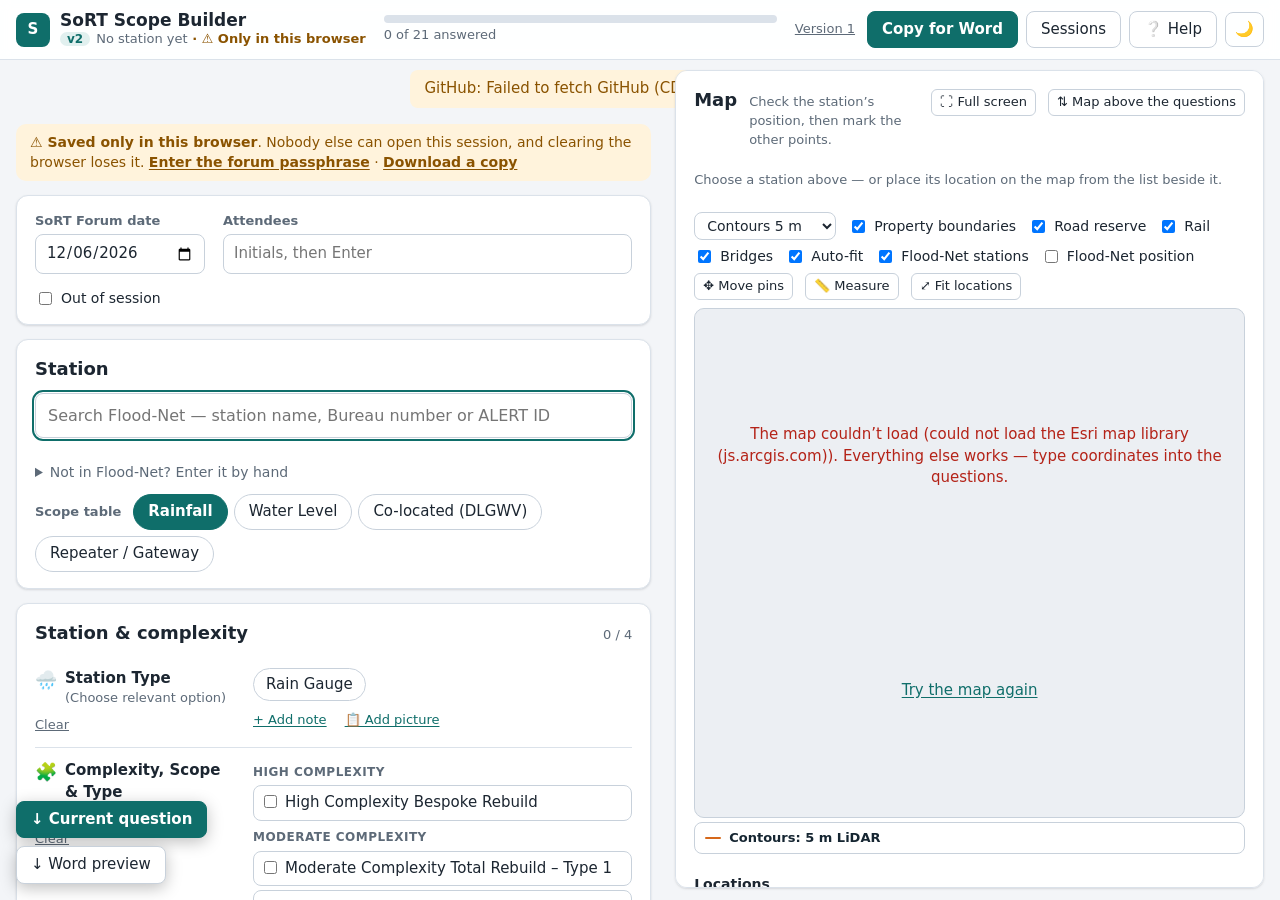
==== v2/index.html @ df4a1bf5 "v2: lot numbers on the property boundaries Each lot shows 'Lot 4 / RP102393' once the map is zoomed " ====
<!doctype html>
<html lang="en">
<head>
<meta charset="utf-8">
<meta name="viewport" content="width=device-width, initial-scale=1">
<title>SoRT Scope Builder</title>
<meta name="description" content="Build SoRT Forum scope tables for the FWIN assessment reports.">
<link rel="icon" type="image/svg+xml" href="data:image/svg+xml,%3Csvg%20xmlns='http://www.w3.org/2000/svg'%20viewBox='0%200%2064%2064'%3E%3Crect%20width='64'%20height='64'%20rx='8'%20fill='%230f6e6a'/%3E%3Ctext%20x='50%25'%20y='50%25'%20font-size='36'%20font-weight='700'%20text-anchor='middle'%20dominant-baseline='central'%20fill='%23ffffff'%20font-family='Segoe%20UI,Arial,sans-serif'%3ES%3C/text%3E%3C/svg%3E">
<script>
  /* Theme before first paint (the key is shared with v1, so a choice follows you). */
  (function () {
    try {
      var saved = localStorage.getItem('sort.theme');
      var dark = saved ? saved === 'dark' : (window.matchMedia && window.matchMedia('(prefers-color-scheme: dark)').matches);
      document.documentElement.setAttribute('data-theme', dark ? 'dark' : 'light');
    } catch (e) { document.documentElement.setAttribute('data-theme', 'light'); }
  })();
</script>
<!-- Every script and the stylesheet carry ?v=<stamp>; bump it (all of them at
     once) on any change, or browsers keep the old copy for up to 10 minutes. -->
<link rel="stylesheet" href="app.css?v=20261116b">
</head>
<body>
<header class="top">
  <div class="top-row">
    <div class="brand">
      <span class="logo" aria-hidden="true">S</span>
      <div>
        <h1>SoRT Scope Builder</h1>
        <div class="sub"><span class="beta" title="Version 2 — the Scope Builder since 3 Nov 2026. Version 1 is kept as it was (Version 1, top right).">v2</span><span id="stationChip">No station yet</span><span id="shareChip" class="share-chip"></span></div>
      </div>
    </div>
    <div class="top-progress" aria-live="polite">
      <div class="bar"><div id="progressFill"></div></div>
      <div id="progressText" class="muted"></div>
    </div>
    <div class="top-acts">
      <a class="v1-link" id="v1Link" href="../v1/" title="The old Scope Builder (version 1), kept as it was — anything saved there is still there">Version 1</a>
      <button type="button" class="btn btn-primary copy-btn" title="Copy the scope table, map and Property Services table, ready to paste into the report">Copy for Word</button>
      <button type="button" class="btn" id="sessionsBtn" title="Sessions Management — the sessions in this browser and saved to the forum: open, start new, delete">Sessions</button>
      <button type="button" class="btn" id="helpBtn" aria-haspopup="dialog" aria-label="Help" title="How to use this page: starting a new session, the basics, and the things that catch people out">❔<span class="btn-word"> Help</span></button>
      <button type="button" class="icon-btn" id="themeBtn" aria-label="Toggle dark mode">🌙</button>
    </div>
  </div>
</header>
<div id="banner" class="banner" role="status" hidden></div>

<main class="wrap">
  <div id="saveBar" class="save-bar" role="status" hidden></div>
  <div id="bootMsg" class="card">Loading the questions…</div>
  <section class="card" id="forum" aria-label="Forum"></section>
  <section class="card" id="station" aria-label="Station"></section>
  <section class="card" id="map-card" aria-label="Map">
    <header class="sec-head"><h2>Map</h2><span class="hint" id="mapHint">Check the station’s position, then mark the other points.</span>
      <button type="button" class="btn-mini full-btn" id="fullBtn" aria-pressed="false" title="Give the map the whole window — more room for placing pins and drawing lines">⛶ Full screen</button>
      <button type="button" class="btn-mini layout-btn" id="layoutBtn" aria-pressed="true" title="Show the map above the questions, or keep it beside them while you scroll (wide screens)">⇅ Map above the questions</button></header>
    <div id="mapMount"><div class="map-placeholder">Loading the map…</div></div>
  </section>
  <div id="form"></div>
  <div id="ps"></div>
  <section class="card" id="output" aria-label="Follow-ups and output">
    <header class="sec-head"><h2>Follow-ups and output</h2></header>
    <h3>Follow-ups and tasks</h3>
    <div id="followups"></div>
    <div id="outputControls"></div>
    <div class="out-acts">
      <button type="button" class="btn btn-primary copy-btn">Copy for Word</button>
      <span id="playbookActs"></span>
      <button type="button" class="btn" id="downloadBtn" title="Save this session as a file (to send, or to open on another computer)">Download session</button>
    </div>
    <h3 id="previewHead">Preview — what will paste into Word <span class="hint">(click a row to go to its question · the map picture is re-taken when the map settles; Copy for Word takes a fresh one)</span></h3>
    <div id="preview" class="paper" aria-label="Preview of the copy"></div>
  </section>
  <footer class="foot"><span id="savedChip"></span> · <span id="defsChip"></span> · <a href="../v1/">Version 1</a></footer>
</main>

<div class="jump-btns" id="jumpBtns" aria-label="Move around the page" hidden>
  <button type="button" class="btn jump-btn" id="jumpTop" title="Back to the top of the questions" aria-label="Back to the top" hidden>↑ Top</button>
  <button type="button" class="btn btn-primary jump-btn" id="jumpNext" title="Go to where you are up to: the first question still to answer after the last one you answered" aria-label="Go to the current question">↓ Current question</button>
  <button type="button" class="btn jump-btn" id="jumpPreview" title="Go to the preview of what will paste into Word (click a row there to come back to its question)" aria-label="Go to the Word preview" hidden>↓ Word preview</button>
</div>

<div id="toast" class="toast" role="status" aria-live="polite" hidden></div>

<dialog id="sessionsDlg" aria-labelledby="sessionsTitle">
  <div class="dlg-head"><h2 id="sessionsTitle">Sessions Management</h2><button type="button" class="icon-btn" id="sessionsClose" aria-label="Close">✕</button></div>
  <div class="dlg-body" id="sessionsList"></div>
  <div class="dlg-foot">
    <button type="button" class="btn btn-primary" id="newSessionBtn">New session</button>
    <label class="btn file-btn">Open a session file…<input type="file" id="importInput" accept="application/json,.json"></label>
  </div>
</dialog>

<script src="js/util.js?v=20261116b"></script>
<script src="js/schema.js?v=20261116b"></script>
<script src="js/rules.js?v=20261116b"></script>
<script src="js/store.js?v=20261116b"></script>
<script src="js/pictures.js?v=20261116b"></script>
<script src="js/github.js?v=20261116b"></script>
<script src="js/floodnet.js?v=20261116b"></script>
<script src="js/word.js?v=20261116b"></script>
<script src="js/form.js?v=20261116b"></script>
<script src="js/coast.js?v=20261116b"></script>
<script src="js/soil.js?v=20261116b"></script>
<script src="js/map.js?v=20261116b"></script>
<script src="js/store-remote.js?v=20261116b"></script>
<script src="js/playbook.js?v=20261116b"></script>
<script src="js/tasks.js?v=20261116b"></script>
<script src="js/editor.js?v=20261116b"></script>
<script src="js/benchmarks.js?v=20261116b"></script>
<script src="js/help.js?v=20261116b"></script>
<script src="js/app.js?v=20261116b"></script>
</body>
</html>
---- v2/app.css ----
/* SoRT v2 — one stylesheet. Tokens first (light, then dark), then layout,
   then components in page order. */
:root {
  --bg: #f3f5f8; --card: #ffffff; --ink: #1c2631; --muted: #5d6a78; --line: #dbe2ea; --line-2: #c8d1db;
  --accent: #0f6e6a; --accent-ink: #ffffff; --accent-weak: #e1f0ef;
  --warn: #8a5300; --warn-bg: #fff3dc; --error: #b42318; --error-bg: #fdecea; --info: #1d5aa0; --info-bg: #e8f0fb;
  --ok: #1f7a43; --ok-bg: #e6f4ec;
  --src-floodnet: #e7f0fd; --src-floodnet-ink: #1d5aa0; --src-precedent: #ffead2; --src-precedent-ink: #9a4a00;
  --src-map: #e6f4ec; --src-map-ink: #1f7a43; --src-auto: #eef0f3; --src-auto-ink: #4b5866;
  --shadow: 0 1px 2px rgba(16, 24, 40, .06), 0 1px 3px rgba(16, 24, 40, .08);
  --radius: 12px; --gap: 14px;
  --font: "Segoe UI", system-ui, -apple-system, Roboto, Arial, sans-serif;
  color-scheme: light;
}
:root[data-theme="dark"] {
  --bg: #11161c; --card: #19212a; --ink: #e5ecf3; --muted: #9babbb; --line: #2a3541; --line-2: #3a4757;
  --accent: #3fb3aa; --accent-ink: #0b1a19; --accent-weak: #16312f;
  --warn: #f2bd6b; --warn-bg: #3a2c12; --error: #ff8a80; --error-bg: #3d1c1a; --info: #8ab8f5; --info-bg: #17283d;
  --ok: #7dd3a0; --ok-bg: #143023;
  --src-floodnet: #17283d; --src-floodnet-ink: #8ab8f5; --src-precedent: #3a2612; --src-precedent-ink: #f5b26b;
  --src-map: #143023; --src-map-ink: #7dd3a0; --src-auto: #232c36; --src-auto-ink: #b4c1ce;
  --shadow: 0 1px 2px rgba(0, 0, 0, .4);
  color-scheme: dark;
}
* { box-sizing: border-box; }
[hidden] { display: none !important; }
html, body { margin: 0; background: var(--bg); color: var(--ink); font: 15px/1.45 var(--font); }
a { color: var(--accent); }
button, input, select, textarea { font: inherit; color: inherit; }
input[type="text"], input[type="search"], input[type="date"], select, textarea {
  background: var(--card); border: 1px solid var(--line-2); border-radius: 8px; padding: 7px 10px; min-width: 0; width: 100%;
}
input:focus-visible, select:focus-visible, textarea:focus-visible, button:focus-visible { outline: 2px solid var(--accent); outline-offset: 1px; }
textarea { resize: vertical; }
input:disabled { opacity: .7; }
.muted { color: var(--muted); }
.link { background: none; border: 0; padding: 0; color: var(--accent); cursor: pointer; text-decoration: underline; text-underline-offset: 2px; }
.btn { background: var(--card); border: 1px solid var(--line-2); border-radius: 8px; padding: 7px 14px; cursor: pointer; white-space: nowrap; }
.btn:hover { border-color: var(--accent); }
.btn-primary { background: var(--accent); border-color: var(--accent); color: var(--accent-ink); font-weight: 600; }
.btn-quiet { border-color: transparent; color: var(--muted); }
.btn:disabled { opacity: .6; cursor: progress; }
.btn-mini { background: var(--card); border: 1px solid var(--line-2); border-radius: 6px; padding: 3px 8px; font-size: 13px; cursor: pointer; white-space: nowrap; }
.icon-btn { background: none; border: 1px solid var(--line-2); border-radius: 8px; padding: 6px 9px; cursor: pointer; }
.tag { display: inline-block; font-size: 12px; padding: 1px 7px; border-radius: 999px; background: var(--accent-weak); color: var(--accent); margin-left: 6px; vertical-align: 1px; }
.tag.warn { background: var(--warn-bg); color: var(--warn); }

/* ---------- top bar ---------- */
.top { position: sticky; top: 0; z-index: 50; background: color-mix(in srgb, var(--card) 92%, transparent); backdrop-filter: blur(6px); border-bottom: 1px solid var(--line); }
.top-row { max-width: 1180px; margin: 0 auto; padding: 10px 16px; display: flex; align-items: center; gap: 18px; flex-wrap: wrap; }
.brand { display: flex; align-items: center; gap: 10px; min-width: 0; }
.logo { width: 34px; height: 34px; border-radius: 8px; background: #0f6e6a; color: #fff; display: grid; place-items: center; font-weight: 700; }
.brand h1 { font-size: 17px; margin: 0; line-height: 1.2; }
.sub { font-size: 13px; color: var(--muted); white-space: nowrap; overflow: hidden; text-overflow: ellipsis; max-width: 46vw; }
.beta { background: var(--accent-weak); color: var(--accent); border-radius: 999px; padding: 0 7px; font-weight: 600; font-size: 12px; margin-right: 6px; }
.top-progress { flex: 1 1 220px; min-width: 180px; }
.bar { height: 8px; background: var(--line); border-radius: 999px; overflow: hidden; }
#progressFill { height: 100%; width: 0; background: var(--accent); transition: width .25s; }
#progressText { font-size: 13px; margin-top: 3px; }
.top-acts { display: flex; gap: 8px; align-items: center; }
@media (max-width: 480px) { .top-acts .btn-word { display: none; } }   /* a phone: ❔ alone */
.v1-link { font-size: 13px; color: var(--muted); white-space: nowrap; margin-right: 4px; }
.v1-link:hover { color: var(--accent); }
@media (max-width: 480px) { .v1-link { display: none; } }   /* a phone: Version 1 stays in the footer */
.banner { max-width: 1180px; margin: 10px auto 0; padding: 8px 14px; background: var(--warn-bg); color: var(--warn); border-radius: 8px; }

/* ---------- page ---------- */
.wrap { max-width: 1180px; margin: 0 auto; padding: 16px; display: grid; gap: var(--gap); }
/* Cards may be narrower than what's in them (the 16 cm Word preview scrolls in its own box), so a phone gets no sideways scroll. */
.wrap > * { min-width: 0; }
.card { background: var(--card); border: 1px solid var(--line); border-radius: var(--radius); box-shadow: var(--shadow); padding: 16px 18px; }
#bootMsg.error { color: var(--error); background: var(--error-bg); }
.sec-head { display: flex; align-items: baseline; justify-content: space-between; gap: 12px; margin-bottom: 10px; }
.sec-head h2 { font-size: 18px; margin: 0; }
h3 { font-size: 15px; margin: 18px 0 8px; }
.sec-count { font-size: 13px; color: var(--muted); }
.sec-count.done { color: var(--ok); }
.fld { display: grid; gap: 4px; }
.fld-label { font-size: 13px; color: var(--muted); font-weight: 600; }
.fld-unit { font-weight: 400; }
.fld-line { display: flex; gap: 6px; align-items: center; flex-wrap: wrap; }
.fld-line > input, .fld-line > textarea { flex: 1 1 220px; }
.inline-check { display: inline-flex; align-items: center; gap: 6px; font-size: 14px; cursor: pointer; white-space: nowrap; }
.hint { font-size: 13px; color: var(--muted); }
.hint.warn { color: var(--warn); }
.hint.error { color: var(--error); }

/* forum */
.forum-ask { margin: 0 0 10px; padding: 8px 10px; border: 1px solid var(--accent, #2f6fdb); border-radius: 6px; }
.forum-grid { display: flex; gap: 14px 18px; align-items: end; flex-wrap: wrap; }
.forum-grid .fld:first-child { width: 170px; }
.fld-grow { flex: 1 1 320px; }
.chips-box { display: flex; flex-wrap: wrap; gap: 6px; align-items: center; border: 1px solid var(--line-2); border-radius: 8px; padding: 4px 6px; background: var(--card); }
.chips-box input { border: 0; padding: 4px; flex: 1 1 120px; width: auto; }
.chips { display: contents; }
.chip { background: var(--accent-weak); color: var(--accent); border-radius: 999px; padding: 2px 4px 2px 10px; font-weight: 600; font-size: 13px; display: inline-flex; align-items: center; gap: 2px; }
.chips-clear { margin-left: auto; background: none; border: 0; cursor: pointer; color: var(--accent); font-size: 13px; font-weight: 600; padding: 2px 6px; border-radius: 6px; }
.chips-clear:hover { background: var(--accent-weak); }
.chip button { background: none; border: 0; cursor: pointer; color: inherit; font-size: 15px; line-height: 1; padding: 0 5px; }

/* station */
.station-find { display: grid; gap: 8px; }
.station-find input[type="search"] { font-size: 16px; padding: 10px 12px; }
.results { list-style: none; margin: 0; padding: 0; border-radius: 8px; overflow: hidden; }
.results li { padding: 8px 12px; border: 1px solid var(--line); border-top: 0; cursor: pointer; }
.results li:first-child { border-top: 1px solid var(--line); border-radius: 8px 8px 0 0; }
.results li:last-child { border-radius: 0 0 8px 8px; }
.results li.active, .results li:hover { background: var(--accent-weak); }
.res-name { font-weight: 600; }
.res-num { font-weight: 400; color: var(--muted); margin-left: 8px; font-variant-numeric: tabular-nums; }
.res-meta { font-size: 13px; color: var(--muted); }
.manual summary { cursor: pointer; color: var(--muted); font-size: 14px; }
.manual-grid { display: grid; grid-template-columns: repeat(auto-fill, minmax(210px, 1fr)); gap: 10px 12px; margin-top: 10px; align-items: start; }
.manual-grid .fld .hint { font-size: 12px; }
.manual-acts { grid-column: 1 / -1; display: flex; gap: 10px; align-items: center; flex-wrap: wrap; }
.manual-edit { border: 1px solid var(--line); border-radius: 10px; padding: 12px 14px; }
.manual-edit h3 { margin: 0; font-size: 15px; }
.save-bar { border-radius: 10px; padding: 8px 14px; font-size: 14px; }
.save-bar.warn { background: var(--warn-bg); color: var(--warn); }
.save-bar.info { background: var(--info-bg); color: var(--info); }
.save-bar .link { color: inherit; font-weight: 600; }
.sess-top { position: sticky; top: -8px; z-index: 1; background: var(--card); padding: 6px 0 0; margin-top: -8px; }
.sess-search { width: 100%; font-size: 15px; padding: 8px 10px; margin: 6px 0 4px; }
/* Sessions Management: two tabs, each with how many it holds */
.sess-tabs { display: flex; gap: 4px; border-bottom: 1px solid var(--line-2); margin-top: 6px; }
.sess-tab { background: none; border: 1px solid transparent; border-bottom: 0; border-radius: 8px 8px 0 0; padding: 8px 14px; cursor: pointer; color: var(--muted); font-weight: 600; margin-bottom: -1px; white-space: nowrap; }
.sess-tab:hover { color: var(--ink); }
.sess-tab.on { background: var(--card); border-color: var(--line-2); color: var(--accent); }
.sess-count { display: inline-block; min-width: 22px; margin-left: 7px; padding: 0 6px; border-radius: 999px; background: var(--line); color: var(--ink); font-size: 12px; font-weight: 700; text-align: center; }
.sess-tab.on .sess-count { background: var(--accent-weak); color: var(--accent); }
#sessionsDlg { width: min(900px, calc(100vw - 32px)); }
#sessionsList { min-height: min(340px, 50vh); }
.sess-tidy { margin: 10px 0 4px; }
#sessionsResults h3 { margin: 12px 0 4px; font-size: 15px; }
.pb-panel { margin-top: 0; }
.st-dup { margin: 0 0 8px; padding: 8px 12px; border-radius: 8px; background: var(--warn-bg); color: var(--warn); font-size: 14px; }
.st-dup .link { color: inherit; }
.st-dup-acts { display: flex; gap: 10px; align-items: center; flex-wrap: wrap; margin-top: 6px; }
.st-edits { margin: 8px 0 4px; padding: 8px 12px; border-radius: 8px; background: var(--warn-bg); color: var(--warn); font-size: 14px; }
.st-edits ul { margin: 4px 0; padding-left: 20px; }
.st-edits .link { color: inherit; }
.st-edits-acts { display: flex; gap: 10px; align-items: center; flex-wrap: wrap; margin-top: 4px; }
.station-card { border: 1px solid var(--line); border-radius: 10px; padding: 12px 14px; display: grid; gap: 8px; }
.st-title { font-size: 18px; font-weight: 700; }
.st-num { font-weight: 400; color: var(--muted); margin-left: 8px; font-variant-numeric: tabular-nums; }
.st-facts { display: grid; grid-template-columns: max-content 1fr; gap: 3px 14px; margin: 0; font-size: 14px; }
.st-facts dt { color: var(--muted); font-weight: 600; }
.st-facts dd { margin: 0; }
.st-links { display: flex; gap: 16px; font-size: 14px; flex-wrap: wrap; }
.tpl-pick { display: flex; flex-wrap: wrap; gap: 6px; align-items: center; margin-top: 12px; }
.tpl-pick .fld-label { margin-right: 6px; }
.seg { border: 1px solid var(--line-2); background: var(--card); border-radius: 999px; padding: 6px 14px; cursor: pointer; }
.seg.on { background: var(--accent); border-color: var(--accent); color: var(--accent-ink); font-weight: 600; }
.seg-tag { font-size: 11px; margin-left: 6px; padding: 0 6px; border-radius: 999px; background: var(--warn-bg); color: var(--warn); font-weight: 600; }
.seg.on .seg-tag { background: rgba(255, 255, 255, .25); color: inherit; }
.pb-strip { border-top: 1px dashed var(--line-2); padding-top: 8px; font-size: 14px; display: grid; gap: 6px; }

/* questions */
.q { display: grid; grid-template-columns: minmax(200px, 30%) 1fr; gap: 6px 18px; padding: 12px 0; border-top: 1px solid var(--line); position: relative; }
.sec .q:first-of-type { border-top: 0; }
.q::before { content: ""; position: absolute; left: -18px; top: 10px; bottom: 10px; width: 3px; border-radius: 3px; background: transparent; }
.q.filled::before { background: var(--accent); }
/* Filled in for you and not checked yet: orange. Checked: green. */
.q.waiting::before { background: #e07a10; width: 4px; }
.q.checked::before { background: var(--ok); width: 4px; }
.src-checked { background: var(--ok-bg); color: var(--ok); padding-right: 8px; }
.q.todo::before { background: var(--warn); }
.q.flash { animation: flash 1.2s; }
@keyframes flash { 0%, 100% { background: transparent; } 30% { background: var(--info-bg); } }
.q-side { display: grid; gap: 6px; align-content: start; min-width: 0; }
.q-body { display: grid; gap: 10px; align-content: start; min-width: 0; }
.q-head { display: flex; gap: 8px; align-items: flex-start; flex-wrap: wrap; }
.q-icon { font-size: 18px; line-height: 1.3; }
.q-titles { flex: 1 1 140px; min-width: 0; }
.q-label { font-weight: 650; }
.q-hint { font-size: 13px; color: var(--muted); }
.q-tools { display: flex; gap: 8px; align-items: center; flex-wrap: wrap; width: 100%; }
.q-clear { background: none; border: 0; padding: 0; font-size: 13px; color: var(--muted); cursor: pointer; text-decoration: underline; }
.q-note { font-size: 13px; background: var(--warn-bg); color: var(--warn); border-radius: 6px; padding: 5px 8px; }
.q-note.info { background: var(--info-bg); color: var(--info); }
.q-hint { max-width: 76ch; }
.hint-lines { display: grid; gap: 4px; }
.hint-line.warn { color: var(--warn); font-weight: 600; }
.hint-line[title] { cursor: help; }
.hint-link { font-weight: 600; color: inherit; }
.bbm { display: grid; gap: 6px; }
.bbm .term { border-bottom: 1px dotted currentColor; cursor: help; }
.bbm-list { margin: 0; padding-left: 18px; display: grid; gap: 6px; }
.bbm-list li.on { font-weight: 600; }
.bbm-list .btn-mini, .bbm-list .tag { margin-left: 6px; }
.bbm-desc { font-weight: 400; color: var(--ink); opacity: .85; }
.bbm-acts { display: flex; gap: 10px; align-items: center; flex-wrap: wrap; }
.q-extra { font-size: 13px; }
/* Pictures pasted onto a question (js/pictures.js): "📋 Add picture" beside
   "+ Add note", thumbnails with a caption and ✕ under them, a bigger view. */
.q-extra-row { display: flex; flex-wrap: wrap; gap: 6px 18px; align-items: center; }
.q-extra-row > .fld-wide { flex: 1 1 100%; }
.q-pics { display: grid; gap: 6px; }
.pic-list { display: flex; flex-wrap: wrap; gap: 10px; }
.pic { margin: 0; width: 232px; display: grid; gap: 6px; padding: 6px; border: 1px solid var(--line-2); border-radius: 8px; background: var(--card); }
.pic-view { display: grid; place-items: center; height: 140px; padding: 0; border: 0; border-radius: 6px; background: var(--bg); cursor: zoom-in; overflow: hidden; }
.pic-view img { display: block; max-width: 100%; max-height: 140px; }
.pic-view:disabled { cursor: default; }
.pic-ph { font-size: 13px; color: var(--muted); padding: 8px; text-align: center; }
.pic figcaption { display: flex; gap: 6px; align-items: center; }
.pic-cap { flex: 1; font-size: 13px; padding: 4px 8px; }
.pic-del { flex: none; background: none; border: 1px solid var(--line-2); border-radius: 6px; padding: 2px 7px; cursor: pointer; color: var(--muted); }
.pic-del:hover { color: var(--error); border-color: var(--error); }
.q.pic-drop { outline: 2px dashed var(--accent); outline-offset: 2px; border-radius: 6px; }
.pic-dlg { width: fit-content; min-width: min(360px, calc(100vw - 32px)); max-width: calc(100vw - 32px); }
.pic-big { padding: 12px 18px; display: grid; place-items: center; }
.pic-big img { max-width: min(1600px, calc(100vw - 72px)); max-height: 75vh; background: #fff; }
.pic-big-cap { margin: 0 18px 14px; font-style: italic; }
.src { display: inline-flex; align-items: center; gap: 4px; font-size: 12px; font-weight: 600; border-radius: 999px; padding: 1px 4px 1px 8px; }
.src-floodnet { background: var(--src-floodnet); color: var(--src-floodnet-ink); }
.src-precedent { background: var(--src-precedent); color: var(--src-precedent-ink); }
.src-map { background: var(--src-map); color: var(--src-map-ink); }
.src-earlier { background: var(--src-precedent); color: var(--src-precedent-ink); }
.src-auto { background: var(--src-auto); color: var(--src-auto-ink); padding-right: 8px; }
.src-ok { border: 0; background: rgba(255, 255, 255, .7); color: inherit; border-radius: 999px; cursor: pointer; font-weight: 700; padding: 0 6px; }
:root[data-theme="dark"] .src-ok { background: rgba(0, 0, 0, .3); }
/* Pills keep their own height (and so their round ends) however tall the row beside them is. */
.opts-pills { display: flex; flex-wrap: wrap; gap: 6px; align-items: flex-start; align-content: flex-start; align-self: start; }
.opts-list { display: grid; grid-template-columns: repeat(auto-fill, minmax(250px, 1fr)); gap: 4px 10px; }
.opt-group { grid-column: 1 / -1; display: grid; grid-template-columns: repeat(auto-fill, minmax(250px, 1fr)); gap: 4px 10px; }
.opt-group-label { grid-column: 1 / -1; font-size: 12px; font-weight: 700; text-transform: uppercase; letter-spacing: .04em; color: var(--muted); margin-top: 4px; }
.opt { display: flex; gap: 8px; align-items: flex-start; border: 1px solid var(--line-2); border-radius: 8px; padding: 6px 10px; cursor: pointer; background: var(--card); }
.opts-pills .opt { border-radius: 999px; padding: 5px 12px; align-items: center; flex: 0 0 auto; max-width: 100%; }
.opt input { margin: 3px 0 0; accent-color: var(--accent); }
.opts-pills .opt input { position: absolute; opacity: 0; pointer-events: none; }
.opt:hover { border-color: var(--accent); }
.opt.on { border-color: var(--accent); background: var(--accent-weak); font-weight: 600; }
.opts-pills .opt.on { background: var(--accent); color: var(--accent-ink); }
.opt.on.from-floodnet { background: var(--src-floodnet); color: var(--src-floodnet-ink); border-color: var(--src-floodnet-ink); }
.opt.on.from-precedent { background: var(--src-precedent); color: var(--src-precedent-ink); border-color: var(--src-precedent-ink); }
.opt.on.from-earlier { background: var(--src-precedent); color: var(--src-precedent-ink); border-color: var(--src-precedent-ink); }
.opt.on.from-map { background: var(--src-map); color: var(--src-map-ink); border-color: var(--src-map-ink); }
.opt.on.from-auto { background: var(--src-auto); color: var(--src-auto-ink); border-color: var(--line-2); }
.opts-pills .opt { position: relative; }
.opts-pills .opt:focus-within { outline: 2px solid var(--accent); outline-offset: 1px; }
input.prefilled, textarea.prefilled { background: var(--src-floodnet); }
input.pre-precedent, textarea.pre-precedent, input.pre-earlier, textarea.pre-earlier { background: var(--src-precedent); }
input.pre-map, textarea.pre-map { background: var(--src-map); }
.pb-sim { display: grid; grid-template-columns: minmax(0, 1fr) auto; gap: 4px 10px; align-items: center; }
.pb-sim-what { min-width: 0; overflow-wrap: anywhere; }
/* The station card's saved sessions: folded away until asked for */
.pb-fold > summary { cursor: pointer; list-style-position: inside; }
.pb-fold > summary:hover .fld-label { color: var(--accent); }
.pb-fold-body { display: grid; gap: 6px; padding: 8px 0 2px 16px; }
.pb-fu { border-top: 1px solid var(--line); margin-top: 10px; }
.gh-dlg ol { padding-left: 20px; }
.gh-dlg .dlg-body { display: grid; gap: 8px; }
.fld-wide { grid-column: 1 / -1; }
.ps-row { grid-template-columns: minmax(200px, 30%) 1fr; }
.ps-row > .q-label { grid-column: 1; }
.ps-row > :not(.q-label) { grid-column: 2; }
.ps-sub { font-weight: 700; font-style: italic; color: var(--muted); padding: 10px 0 2px; border-top: 1px solid var(--line); }
.ps-note { font-size: 14px; margin-top: 14px; padding: 10px 14px; background: var(--warn-bg); color: var(--ink); border: 1px solid var(--warn); border-left-width: 5px; border-radius: 8px; }
.ps-note-head { font-weight: 700; color: var(--warn); text-transform: uppercase; letter-spacing: .03em; margin-bottom: 4px; }
.ps-over { font-size: 13px; color: var(--warn); }

/* follow-ups + output */
.fu { display: flex; gap: 10px; padding: 8px 0; border-top: 1px solid var(--line); }
.fu:first-child { border-top: 0; }
.fu.done .fu-body { color: var(--muted); text-decoration: line-through; }
.fu-meta { font-size: 12px; color: var(--muted); text-decoration: none; }
.fu-task { display: flex; flex-wrap: wrap; gap: 6px 8px; align-items: center; margin-top: 4px; font-size: 14px; }
.fu-task select, .fu-add select { width: auto; padding: 3px 8px; }
.fu-add { margin: 8px 0; }
.fu-add summary { cursor: pointer; color: var(--accent); }
.fu-add-grid { display: grid; grid-template-columns: 1fr 1fr; gap: 8px 12px; margin-top: 8px; align-items: end; }
.owner { font-size: 12px; font-weight: 700; padding: 1px 8px; border-radius: 999px; background: var(--warn-bg); color: var(--warn); }
.out-grid { display: flex; gap: 12px 18px; flex-wrap: wrap; align-items: end; margin-top: 10px; }
.out-grid .fld:first-child { width: 260px; }
.ticks { display: flex; flex-wrap: wrap; gap: 6px 18px; margin: 12px 0; }
.out-acts { display: flex; gap: 10px; flex-wrap: wrap; align-items: center; margin: 10px 0; }
/* Sharing with the forum, by itself: a word in the top bar, a sentence under Copy for Word. */
.share-chip.ok, .share-state.ok { color: var(--ok); }
.share-chip.warn, .share-state.warn { color: var(--warn); font-weight: 600; }
.share-state { font-size: 14px; color: var(--muted); }
.paper { background: #fff; color: #000; border: 1px solid var(--line-2); border-radius: 6px; padding: 18px; overflow-x: auto; }
.paper table { margin: 0 auto; }
.paper a { color: #0563c1; }
.foot { font-size: 13px; color: var(--muted); text-align: center; padding: 6px 0 30px; }
.toast { position: fixed; right: 18px; bottom: 18px; z-index: 100; background: var(--ink); color: var(--bg); padding: 10px 14px; border-radius: 10px; box-shadow: 0 6px 24px rgba(0, 0, 0, .25); max-width: min(520px, calc(100vw - 36px)); display: flex; gap: 12px; align-items: center; }
.toast .link { color: var(--bg); font-weight: 700; }

/* sessions dialog */
dialog { border: 1px solid var(--line); border-radius: var(--radius); background: var(--card); color: var(--ink); padding: 0; width: min(760px, calc(100vw - 32px)); }
dialog::backdrop { background: rgba(10, 15, 20, .45); }
.dlg-head, .dlg-foot { display: flex; justify-content: space-between; align-items: center; gap: 10px; padding: 14px 18px; }
.dlg-head { border-bottom: 1px solid var(--line); }
.dlg-head h2 { margin: 0; font-size: 18px; }
.dlg-foot { border-top: 1px solid var(--line); flex-wrap: wrap; }
.dlg-body { padding: 8px 18px; max-height: 60vh; overflow: auto; }
/* A row: its words wrap on the left; its buttons stay in one line on the right. */
.sess { display: grid; grid-template-columns: minmax(0, 1fr) auto; gap: 8px 14px; padding: 10px 0; border-top: 1px solid var(--line); align-items: center; }
.sess-main { min-width: 0; overflow-wrap: anywhere; }
.sess-main .res-meta { white-space: normal; }
.sess:first-child { border-top: 0; }
.sess.current .sess-name { color: var(--accent); }
.sess-name { font-weight: 600; }
.sess-acts { display: flex; flex-wrap: nowrap; gap: 6px; justify-content: flex-end; align-items: center; }
.sess-confirm .sess-acts { flex-wrap: wrap; }
@media (max-width: 600px) { .sess { grid-template-columns: minmax(0, 1fr); } .sess-acts { flex-wrap: wrap; justify-content: flex-start; } }
/* Delete, then Confirm delete: the second step sits under the row, in red */
.btn-quiet.btn-del:hover { color: var(--error); border-color: var(--error); }
.btn-danger { background: var(--error); border-color: var(--error); color: #fff; font-weight: 600; }
.btn-danger:hover { border-color: var(--ink); }
:root[data-theme="dark"] .btn-danger { color: #2a0b08; }
.sess.asking { background: var(--error-bg); border-radius: 8px; padding: 10px; margin: 2px -10px; }
.sess.asking .btn-quiet { background: transparent; }
.sess-confirm { grid-column: 1 / -1; display: flex; flex-wrap: wrap; align-items: center; justify-content: space-between; gap: 8px 12px; }
.sess-confirm p { margin: 0; flex: 1 1 320px; color: var(--ink); }
.file-btn { position: relative; overflow: hidden; }
.file-btn input { position: absolute; inset: 0; opacity: 0; cursor: pointer; }

/* help guide (❔ Help, top right) */
.help-dlg { width: min(860px, calc(100vw - 24px)); }
.help-body { max-height: 72vh; padding-bottom: 18px; }
.help-toc { display: flex; flex-wrap: wrap; gap: 4px 16px; padding: 6px 0 12px; border-bottom: 1px solid var(--line); font-size: 14px; }
.help-sec { scroll-margin-top: 8px; }
.help-sec h3 { margin: 18px 0 6px; font-size: 16px; }
.help-sec ul, .help-sec ol { margin: 0; padding-left: 22px; }
.help-sec li { line-height: 1.5; }
.help-sec li + li { margin-top: 6px; }

/* corrosion: the brief summary, the distance to the sea, the guide (js/coast.js) */
.guide-sum { display: grid; gap: 4px; }
.guide-sum ul { margin: 0; padding-left: 18px; }
.guide-sum li + li { margin-top: 2px; }
.guide-btn { justify-self: start; margin-top: 2px; white-space: normal; text-align: left; }
.coast-note { display: grid; gap: 4px; }
.coast-head { font-weight: 600; }
.coast-list { margin: 0; padding-left: 18px; }
.coast-list li.hit b { text-decoration: underline; text-underline-offset: 2px; }
.coast-acts { display: flex; flex-wrap: wrap; gap: 6px; }
.coast-note .hint.warn { color: var(--warn); font-weight: 600; }
.preset-std { font-size: 13px; color: var(--muted); }
.choice { margin-bottom: 2px; }
.guide-dlg { width: min(900px, calc(100vw - 24px)); }
.guide-body { max-height: 74vh; padding-bottom: 18px; }
.guide-body h3 { margin: 18px 0 6px; font-size: 16px; }
.guide-body p { margin: 6px 0; line-height: 1.5; }
.guide-body ul { margin: 0; padding-left: 22px; }
.guide-body li + li { margin-top: 4px; }
.guide-scroll { overflow-x: auto; }
.guide-tbl { border-collapse: collapse; width: 100%; font-size: 14px; }
.guide-tbl th, .guide-tbl td { border: 1px solid var(--line); padding: 6px 8px; text-align: left; vertical-align: top; }
.guide-tbl thead th { background: var(--bg); font-size: 13px; }
.guide-tbl .hit, .guide-tbl tr.hit > * { background: var(--accent-weak); font-weight: 650; }
.guide-tbl td.hit:not(.decides) { font-weight: 400; }
.guide-tbl td.decides { outline: 2px solid var(--accent); outline-offset: -2px; }
.guide-matrix td:not(:nth-child(2)) { white-space: nowrap; }
.guide-tbl .site-col { border-left: 2px solid var(--accent); }
.guide-site { background: var(--accent-weak); border-radius: 8px; padding: 8px 10px; }
.guide-dl { margin: 0; }
.guide-dl dt { font-weight: 650; margin-top: 8px; }
.guide-dl dd { margin: 2px 0 0 0; line-height: 1.5; }
.guide-src { font-size: 13px; margin-top: 14px; }
.guide-first { margin-top: 4px !important; }
.guide-map { position: relative; height: 340px; border: 1px solid var(--line); border-radius: 8px; overflow: hidden; background: var(--bg); margin-top: 8px; }
.guide-map-msg { position: absolute; inset: 0; display: grid; place-items: center; padding: 12px; text-align: center; color: var(--muted); font-size: 14px; }
.guide-map-key { font-size: 13px; margin-top: 6px !important; }
@media (max-width: 600px) { .guide-map { height: 260px; } }
.guide-cmp td { font-size: 13px; white-space: nowrap; }
.guide-cmp td.cmp-stricter, .cmp-key.cmp-stricter { background: var(--warn-bg); color: var(--warn); }
.guide-cmp td.cmp-looser { background: var(--error-bg); color: var(--error); }
.cmp-key { border-radius: 4px; padding: 0 5px; font-weight: 650; }
.cmp-list li.warn { color: var(--error); font-weight: 650; }
.cmp-notes { font-size: 13px; margin-top: 8px !important; }

/* question editor */
.ed-dlg { width: min(1100px, calc(100vw - 24px)); }
.ed-dlg .dlg-head { gap: 16px; }
.ed-dlg .dlg-head .tpl-pick { margin: 0; flex: 1; }
.ed-body { max-height: 70vh; }
.ed-cols { display: grid; grid-template-columns: 300px 1fr; gap: 18px; }
.ed-list { margin: 8px 0; padding-left: 22px; max-height: 52vh; overflow: auto; font-size: 14px; }
.ed-list li.on .link { font-weight: 700; }
.ed-q { display: grid; gap: 10px; }
.ed-q h3 { margin: 0; }
.ed-q textarea { font-family: ui-monospace, Consolas, monospace; font-size: 13px; }
.ed-row { display: flex; gap: 10px; flex-wrap: wrap; }
.ed-json { width: 100%; height: 56vh; font-family: ui-monospace, Consolas, monospace; font-size: 12px; }
.hint.ok { color: var(--ok); }
@media (max-width: 820px) { .ed-cols { grid-template-columns: 1fr; } }

/* map card (map.js fills it) */
#map-card .sec-head { margin-bottom: 8px; }
.map-placeholder { padding: 30px; text-align: center; color: var(--muted); border: 1px dashed var(--line-2); border-radius: 10px; }
.map-wrap { display: grid; gap: 10px; }
.map-check .check-todo { display: flex; gap: 12px; align-items: center; justify-content: space-between; flex-wrap: wrap; background: var(--info-bg); color: var(--info); border-radius: 8px; padding: 10px 12px; }
.map-check .check-todo.coarse { background: var(--warn-bg); color: var(--warn); }
.map-check .check-ok { background: var(--ok-bg); color: var(--ok); border-radius: 8px; padding: 8px 12px; }
.map-grid { display: grid; grid-template-columns: minmax(0, 1fr) 300px; gap: 12px; }
.map-main { display: grid; gap: 8px; min-width: 0; }
.map-tools { display: flex; flex-wrap: wrap; gap: 6px 12px; align-items: center; font-size: 14px; }
.map-tools select { width: auto; padding: 4px 8px; }
.map-tools-gap { flex: 1 1 0; }
.btn-mini.on { background: var(--accent); border-color: var(--accent); color: var(--accent-ink); }
.map-frame { position: relative; height: 520px; border-radius: 10px; overflow: hidden; border: 1px solid var(--line-2); background: #d9dfe5; }
.map-view { position: absolute; inset: 0; }
.map-view.placing, .map-view.placing * { cursor: crosshair !important; }
.map-view.grab, .map-view.grab * { cursor: grab !important; }
.map-view.grabbing, .map-view.grabbing * { cursor: grabbing !important; }
/* The key sits under the map (as it does under the Word picture), covering none of it. */
.map-legend { background: #fff; color: #152531; border: 1px solid var(--line-2); border-radius: 8px; padding: 6px 10px; font-size: 13px; display: flex; flex-wrap: wrap; gap: 5px 18px; margin-top: -4px; }
.map-legend[hidden] { display: none; }
.lg { display: flex; gap: 8px; align-items: flex-start; }
.lg-title { font-weight: 700; flex: 1 0 100%; }
.lg-sub { display: block; font-size: 11px; color: #3a4a56; font-variant-numeric: tabular-nums; }
.lg-sym { flex: 0 0 auto; width: 12px; height: 12px; margin-top: 3px; background: var(--c); border-radius: 50%; }
.lg-mark { background: transparent; border: 2.5px solid var(--c); }
.lg-circle { background: transparent; border: 2px dashed var(--c); }
.lg-bridge { border-radius: 0; transform: rotate(45deg) scale(.85); }
.lg-tree { border-radius: 0; background: transparent; width: 0; height: 0; border-left: 7px solid transparent; border-right: 7px solid transparent; border-bottom: 12px solid var(--c); }
.lg-line { height: 4px; border-radius: 2px; margin-top: 7px; width: 16px; }
.lg-contour { height: 2px; border-radius: 1px; margin-top: 8px; width: 16px; }
.map-edges { position: absolute; inset: 0; pointer-events: none; }
.edge { position: absolute; transform: translate(-50%, -50%); white-space: nowrap; display: flex; align-items: center; gap: 3px; background: rgba(255, 255, 255, .88); color: #1b4f72; font-size: 11px; font-weight: 700; border-radius: 4px; padding: 1px 5px; }
.edge-arrow { display: inline-block; }
.map-place { position: absolute; left: 50%; top: 10px; transform: translateX(-50%); background: var(--ink); color: var(--bg); border-radius: 999px; padding: 6px 14px; font-size: 13px; pointer-events: none; }
.map-drawacts { position: absolute; left: 50%; bottom: 14px; transform: translateX(-50%); display: flex; gap: 8px; }
/* zoom lock (🔒 just above + / −, in the map's own corner) and the hint a locked wheel shows */
#mapView .esri-ui-bottom-right { flex-direction: column; align-items: flex-end; }   /* 🔒 on top of + / − (Esri lays the corner out in a row) */
#mapView .esri-ui-bottom-right > .esri-component { margin: 0; }
#mapView .esri-ui-bottom-right > .esri-component + .esri-component { margin-top: 8px; }
.map-lock { width: 32px; height: 32px; padding: 0; border: 0; border-radius: 0; background: #fff; color: #323232; box-shadow: 0 1px 2px rgba(0, 0, 0, .3); font-size: 15px; line-height: 32px; text-align: center; cursor: pointer; }
.map-lock:hover { background: #f0f0f0; }
.map-lock:focus-visible { outline: 2px solid var(--accent); outline-offset: 1px; }
.map-lock.off { background: #fff3cd; box-shadow: 0 0 0 2px #d99a00; }
.map-lockhint { position: absolute; left: 50%; top: 50%; transform: translate(-50%, -50%); width: max-content; max-width: min(400px, calc(100% - 40px)); background: rgba(18, 28, 38, .84); color: #fff; border-radius: 10px; padding: 10px 16px; font-size: 14px; line-height: 1.4; text-align: center; pointer-events: none; opacity: 0; transition: opacity .25s; }
.map-lockhint.show { opacity: 1; }
.map-status { position: absolute; inset: 0; display: grid; place-items: center; text-align: center; padding: 20px; background: rgba(240, 243, 246, .85); color: #44515e; }
.map-status.error { color: var(--error); }
.map-progress { position: absolute; left: 0; right: 0; bottom: 0; height: 3px; overflow: hidden; pointer-events: none; }
.map-progress > div { height: 100%; width: 30%; background: var(--accent); animation: mapbusy 1.1s infinite ease-in-out; }
@keyframes mapbusy { 0% { transform: translateX(-100%); } 100% { transform: translateX(340%); } }
.map-banners { display: grid; gap: 4px; }
.map-banner { font-size: 13px; border-radius: 6px; padding: 4px 8px; background: var(--warn-bg); color: var(--warn); }
.map-banner.error { background: var(--error-bg); color: var(--error); }
.map-side { max-height: 580px; overflow: auto; font-size: 14px; display: grid; gap: 6px; align-content: start; padding-right: 2px; }
.map-side h4 { margin: 8px 0 0; font-size: 14px; }
.map-side h4:first-child { margin-top: 0; }
.loc { border: 1px solid var(--line); border-radius: 8px; padding: 6px 8px; display: grid; gap: 5px; }
.loc.empty { border-style: dashed; }
.loc-head { display: flex; gap: 6px; align-items: center; }
.loc-label { font-weight: 600; }
.loc input { padding: 5px 8px; font-size: 13px; }
.dash { width: 18px; height: 4px; border-radius: 2px; flex: 0 0 auto; box-shadow: 0 0 0 1px #fff, 0 0 0 2px var(--line-2); }
.dot { width: 11px; height: 11px; border-radius: 50%; flex: 0 0 auto; border: 2px solid #fff; box-shadow: 0 0 0 1px var(--line-2); }
.mark { display: flex; gap: 8px; align-items: flex-start; border-top: 1px solid var(--line); padding-top: 6px; }
.mark.poor { opacity: .7; }
.mark.flash { animation: flash 1.2s; }
.mark-tick { display: flex; gap: 4px; align-items: center; }
.map-details summary { cursor: pointer; font-size: 13px; color: var(--muted); }
.map-diag { font-size: 12px; white-space: pre-wrap; background: var(--bg); border-radius: 6px; padding: 8px; max-height: 240px; overflow: auto; }
@media (max-width: 980px) { .map-grid { grid-template-columns: 1fr; } .map-side { max-height: none; } }
@media (max-width: 820px) { .map-frame { height: 380px; } }

@media (max-width: 820px) {
  .q, .ps-row { grid-template-columns: 1fr; }
  .ps-row > :not(.q-label) { grid-column: 1; }
  .q::before { left: -12px; }
  .card { padding: 14px 12px; }
  .manual-grid { grid-template-columns: 1fr; }
  .sub { max-width: 60vw; }
}
/* Map beside the questions (wide screens only; narrower ones keep it above). */
.full-btn { margin-left: auto; }
.layout-btn { margin-left: 0; }
@media (max-width: 1199px) { .layout-btn { display: none; } }
@media (min-width: 1200px) {
  body.layout-side .top-row, body.layout-side .banner { max-width: none; }
  /* Two panes that scroll on their own: the page stays put, the questions
     scroll in the left pane (its scroll bar beside the map) and the map pane
     on the right; neither hands its scroll on to the other at its end. */
  body.layout-side { height: 100vh; overflow: hidden; display: flex; flex-direction: column; }
  body.layout-side .top, body.layout-side .banner { flex: 0 0 auto; }
  body.layout-side .wrap { max-width: none; display: block; flex: 1 1 auto; min-height: 0; width: auto;
    margin: 0 calc(min(46vw, 780px) + 24px) 0 0; padding: 16px 16px 0; overflow-y: auto; overscroll-behavior: contain; }
  body.layout-side .wrap > * { margin-bottom: var(--gap); }
  body.layout-side #map-card { position: fixed; z-index: 30; right: 16px; top: calc(var(--top-h, 60px) + 10px); bottom: 12px;
    width: min(46vw, 780px); overflow: auto; overscroll-behavior: contain; margin: 0; }
  body.layout-side .map-grid { grid-template-columns: 1fr; }
  body.layout-side .map-frame { height: max(340px, calc(100vh - var(--top-h, 60px) - 330px)); }
  body.layout-side .map-side { max-height: none; }
}
/* The map, full screen: the map card over the whole window (the same map, so
   nothing is lost), the list of locations beside it. Esc or the button ends it. */
body.map-full { overflow: hidden; }
body.map-full #map-card { position: fixed; inset: 10px; top: 10px; bottom: 10px; right: 10px; left: 10px; width: auto; max-width: none; z-index: 70; margin: 0;
  overflow: auto; overscroll-behavior: contain; box-shadow: 0 0 0 100vmax rgba(10, 15, 20, .6); }
body.map-full .layout-btn { display: none; }
body.map-full .map-grid { grid-template-columns: minmax(0, 1fr) 320px; }
body.map-full .map-frame { height: max(320px, calc(100vh - 270px)); }
body.map-full .map-side { max-height: max(320px, calc(100vh - 200px)); overflow: auto; }
body.map-full .jump-btns { display: none; }
@media (max-width: 900px) {
  body.map-full .map-grid { grid-template-columns: 1fr; }
  body.map-full .map-frame { height: 66vh; }
  body.map-full .map-side { max-height: none; }
}
/* Jump buttons: back to the top, and on to the question you are up to (bottom left, over the questions). */
.jump-btns { position: fixed; left: 16px; bottom: 16px; z-index: 40; display: flex; flex-direction: column; align-items: flex-start; gap: 8px; }
.jump-btns[hidden], .jump-btn[hidden] { display: none; }
.jump-btn { box-shadow: 0 4px 16px rgba(0, 0, 0, .25); }
.q.jump-flash { outline: 3px solid var(--accent, #2b6cb0); outline-offset: 2px; }
@media (max-width: 640px) { .jump-btns { left: 10px; bottom: 10px; } }
@media print { .top, .toast, #map-card, .out-acts, .jump-btns { display: none; } }

/* "N to confirm": the list under the progress bar */
.top-progress { position: relative; }
.confirm-panel { position: absolute; top: calc(100% + 6px); left: 0; z-index: 60; width: min(520px, 92vw); max-height: 60vh; overflow: auto;
  background: var(--card, #fff); color: inherit; border: 1px solid var(--line); border-radius: 10px; box-shadow: 0 10px 30px rgba(0, 0, 0, .18); padding: 10px 12px; text-align: left; }
.confirm-panel .cp-head { display: flex; justify-content: space-between; align-items: center; gap: 8px; }
.confirm-panel .cp-list { list-style: none; margin: 6px 0 0; padding: 0; }
.confirm-panel .cp-list li { display: flex; justify-content: space-between; gap: 10px; padding: 8px 0; border-top: 1px solid var(--line); }
.confirm-panel .cp-what { min-width: 0; }
.confirm-panel .cp-what .src { margin-left: 6px; }
.confirm-panel .cp-val { font-size: 13px; margin-top: 2px; overflow-wrap: anywhere; }
.confirm-panel .cp-acts { display: flex; gap: 6px; align-items: flex-start; flex: 0 0 auto; }
.confirm-panel .cp-foot { border-top: 1px solid var(--line); padding-top: 8px; text-align: right; }
.btn-keep { font-weight: 700; }
.q.flash { outline: 3px solid #e07a10; outline-offset: 2px; }
/* The preview's rows are clickable: each goes to the question it came from */
#preview [data-go] { cursor: pointer; }
#preview [data-go]:hover { outline: 2px solid #0f6e6a; outline-offset: -2px; }
#preview tr[data-go]:hover > td { background-image: linear-gradient(rgba(15, 110, 106, .09), rgba(15, 110, 106, .09)); }
.go-flash { outline: 3px solid #e07a10; outline-offset: 2px; border-radius: 6px; }

/* Close-ups of a long relocation's two ends, under the map */
.map-closeups { display: grid; gap: 6px; }
.map-closeups[hidden] { display: none; }
.map-closeups .mc-head { font-size: 13px; }
.map-closeups .mc-grid { display: grid; grid-template-columns: 1fr 1fr; gap: 8px; }
.map-closeups .mc-frame { position: relative; height: 240px; border-radius: 8px; overflow: hidden; border: 1px solid var(--line-2); background: #d9dfe5; }
.map-closeups .mc-view { position: absolute; inset: 0; }
.map-closeups .mc-title { position: absolute; left: 6px; top: 6px; background: rgba(255, 255, 255, .88); color: #152531; font-weight: 700; font-size: 12px; padding: 2px 7px; border-radius: 4px; pointer-events: none; }
@media (max-width: 560px) { .map-closeups .mc-grid { grid-template-columns: 1fr; } }
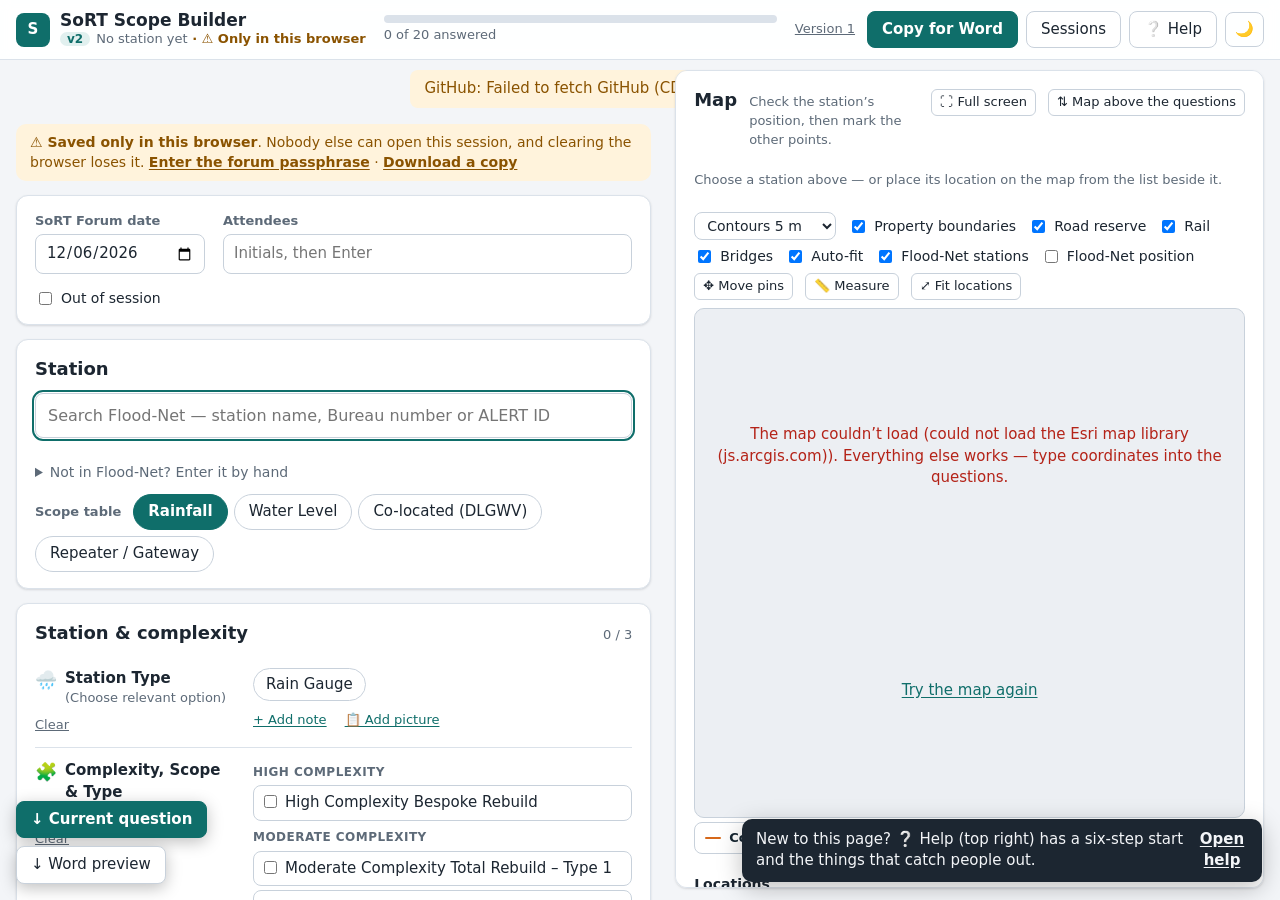
==== commit 195b7758: "v2: ask whether to resume or start a new session on landing; remove Infrastructure options from the " ====
--- a/v2/index.html
+++ b/v2/index.html
@@ -18,7 +18,7 @@
 </script>
 <!-- Every script and the stylesheet carry ?v=<stamp>; bump it (all of them at
      once) on any change, or browsers keep the old copy for up to 10 minutes. -->
-<link rel="stylesheet" href="app.css?v=20261116b">
+<link rel="stylesheet" href="app.css?v=20261117a">
 </head>
 <body>
 <header class="top">
@@ -82,6 +82,14 @@
 
 <div id="toast" class="toast" role="status" aria-live="polite" hidden></div>
 
+<dialog id="startDlg" aria-labelledby="startTitle">
+  <div class="dlg-head"><h2 id="startTitle">Welcome back</h2></div>
+  <div class="dlg-body" id="startBody"></div>
+  <div class="dlg-foot">
+    <button type="button" class="btn" id="startNew">Start a new session</button>
+    <button type="button" class="btn btn-primary" id="startResume">Resume this session</button>
+  </div>
+</dialog>
 <dialog id="sessionsDlg" aria-labelledby="sessionsTitle">
   <div class="dlg-head"><h2 id="sessionsTitle">Sessions Management</h2><button type="button" class="icon-btn" id="sessionsClose" aria-label="Close">✕</button></div>
   <div class="dlg-body" id="sessionsList"></div>
@@ -91,24 +99,24 @@
   </div>
 </dialog>
 
-<script src="js/util.js?v=20261116b"></script>
-<script src="js/schema.js?v=20261116b"></script>
-<script src="js/rules.js?v=20261116b"></script>
-<script src="js/store.js?v=20261116b"></script>
-<script src="js/pictures.js?v=20261116b"></script>
-<script src="js/github.js?v=20261116b"></script>
-<script src="js/floodnet.js?v=20261116b"></script>
-<script src="js/word.js?v=20261116b"></script>
-<script src="js/form.js?v=20261116b"></script>
-<script src="js/coast.js?v=20261116b"></script>
-<script src="js/soil.js?v=20261116b"></script>
-<script src="js/map.js?v=20261116b"></script>
-<script src="js/store-remote.js?v=20261116b"></script>
-<script src="js/playbook.js?v=20261116b"></script>
-<script src="js/tasks.js?v=20261116b"></script>
-<script src="js/editor.js?v=20261116b"></script>
-<script src="js/benchmarks.js?v=20261116b"></script>
-<script src="js/help.js?v=20261116b"></script>
-<script src="js/app.js?v=20261116b"></script>
+<script src="js/util.js?v=20261117a"></script>
+<script src="js/schema.js?v=20261117a"></script>
+<script src="js/rules.js?v=20261117a"></script>
+<script src="js/store.js?v=20261117a"></script>
+<script src="js/pictures.js?v=20261117a"></script>
+<script src="js/github.js?v=20261117a"></script>
+<script src="js/floodnet.js?v=20261117a"></script>
+<script src="js/word.js?v=20261117a"></script>
+<script src="js/form.js?v=20261117a"></script>
+<script src="js/coast.js?v=20261117a"></script>
+<script src="js/soil.js?v=20261117a"></script>
+<script src="js/map.js?v=20261117a"></script>
+<script src="js/store-remote.js?v=20261117a"></script>
+<script src="js/playbook.js?v=20261117a"></script>
+<script src="js/tasks.js?v=20261117a"></script>
+<script src="js/editor.js?v=20261117a"></script>
+<script src="js/benchmarks.js?v=20261117a"></script>
+<script src="js/help.js?v=20261117a"></script>
+<script src="js/app.js?v=20261117a"></script>
 </body>
 </html>
--- a/v2/app.css
+++ b/v2/app.css
@@ -128,6 +128,9 @@
 .sess-tab.on { background: var(--card); border-color: var(--line-2); color: var(--accent); }
 .sess-count { display: inline-block; min-width: 22px; margin-left: 7px; padding: 0 6px; border-radius: 999px; background: var(--line); color: var(--ink); font-size: 12px; font-weight: 700; text-align: center; }
 .sess-tab.on .sess-count { background: var(--accent-weak); color: var(--accent); }
+#startDlg { width: min(520px, calc(100vw - 32px)); }
+.start-name { font-size: 17px; font-weight: 700; margin: 4px 0; }
+.start-meta { color: var(--muted); margin: 0 0 6px; }
 #sessionsDlg { width: min(900px, calc(100vw - 32px)); }
 #sessionsList { min-height: min(340px, 50vh); }
 .sess-tidy { margin: 10px 0 4px; }
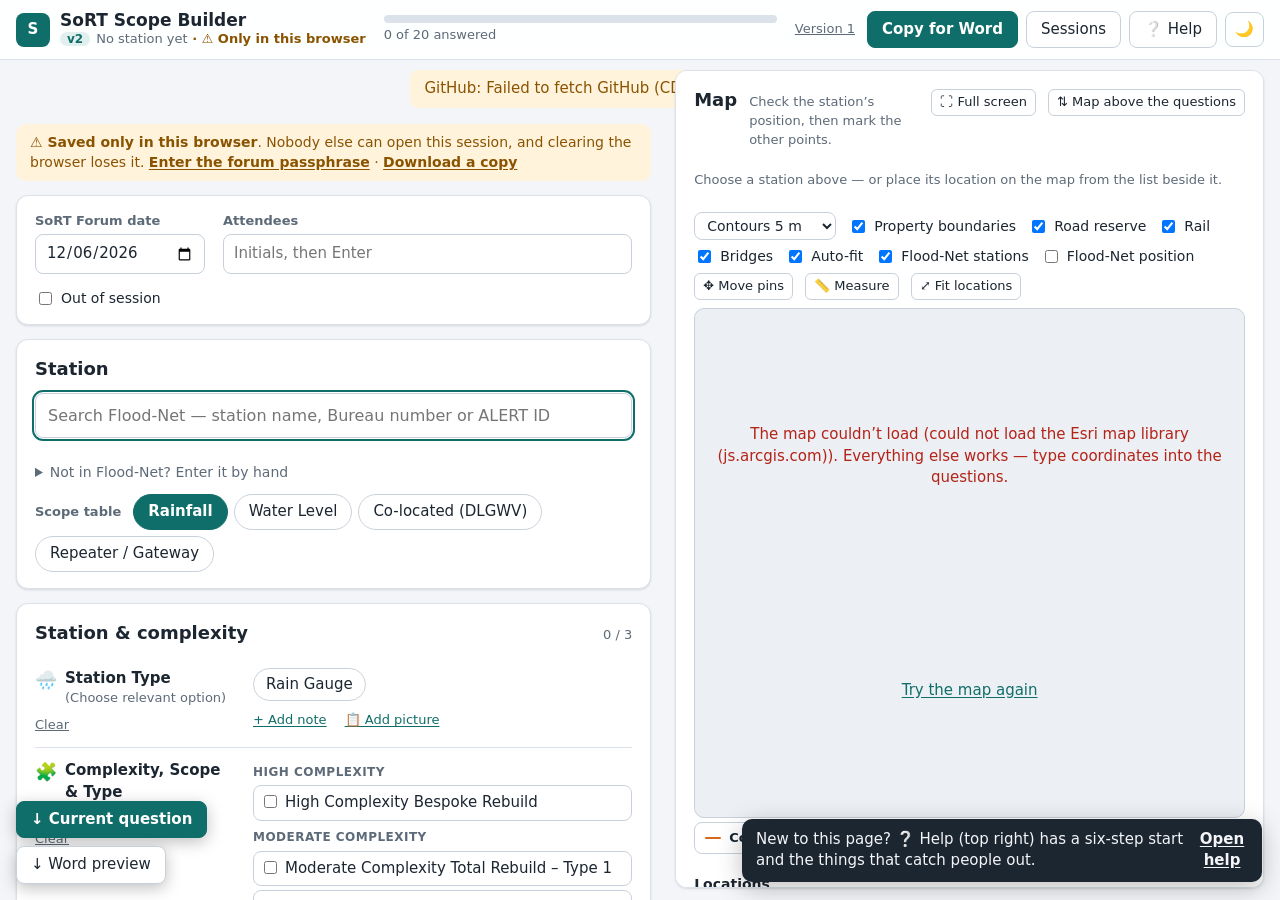
==== commit 0753b4cc: "Add Gauge zero (AHD) question, filled from Flood-Net where it holds the figure Co-Authored-By: Claud" ====
--- a/v2/index.html
+++ b/v2/index.html
@@ -18,7 +18,7 @@
 </script>
 <!-- Every script and the stylesheet carry ?v=<stamp>; bump it (all of them at
      once) on any change, or browsers keep the old copy for up to 10 minutes. -->
-<link rel="stylesheet" href="app.css?v=20261117a">
+<link rel="stylesheet" href="app.css?v=20261120a">
 </head>
 <body>
 <header class="top">
@@ -99,24 +99,24 @@
   </div>
 </dialog>
 
-<script src="js/util.js?v=20261117a"></script>
-<script src="js/schema.js?v=20261117a"></script>
-<script src="js/rules.js?v=20261117a"></script>
-<script src="js/store.js?v=20261117a"></script>
-<script src="js/pictures.js?v=20261117a"></script>
-<script src="js/github.js?v=20261117a"></script>
-<script src="js/floodnet.js?v=20261117a"></script>
-<script src="js/word.js?v=20261117a"></script>
-<script src="js/form.js?v=20261117a"></script>
-<script src="js/coast.js?v=20261117a"></script>
-<script src="js/soil.js?v=20261117a"></script>
-<script src="js/map.js?v=20261117a"></script>
-<script src="js/store-remote.js?v=20261117a"></script>
-<script src="js/playbook.js?v=20261117a"></script>
-<script src="js/tasks.js?v=20261117a"></script>
-<script src="js/editor.js?v=20261117a"></script>
-<script src="js/benchmarks.js?v=20261117a"></script>
-<script src="js/help.js?v=20261117a"></script>
-<script src="js/app.js?v=20261117a"></script>
+<script src="js/util.js?v=20261120a"></script>
+<script src="js/schema.js?v=20261120a"></script>
+<script src="js/rules.js?v=20261120a"></script>
+<script src="js/store.js?v=20261120a"></script>
+<script src="js/pictures.js?v=20261120a"></script>
+<script src="js/github.js?v=20261120a"></script>
+<script src="js/floodnet.js?v=20261120a"></script>
+<script src="js/word.js?v=20261120a"></script>
+<script src="js/form.js?v=20261120a"></script>
+<script src="js/coast.js?v=20261120a"></script>
+<script src="js/soil.js?v=20261120a"></script>
+<script src="js/map.js?v=20261120a"></script>
+<script src="js/store-remote.js?v=20261120a"></script>
+<script src="js/playbook.js?v=20261120a"></script>
+<script src="js/tasks.js?v=20261120a"></script>
+<script src="js/editor.js?v=20261120a"></script>
+<script src="js/benchmarks.js?v=20261120a"></script>
+<script src="js/help.js?v=20261120a"></script>
+<script src="js/app.js?v=20261120a"></script>
 </body>
 </html>
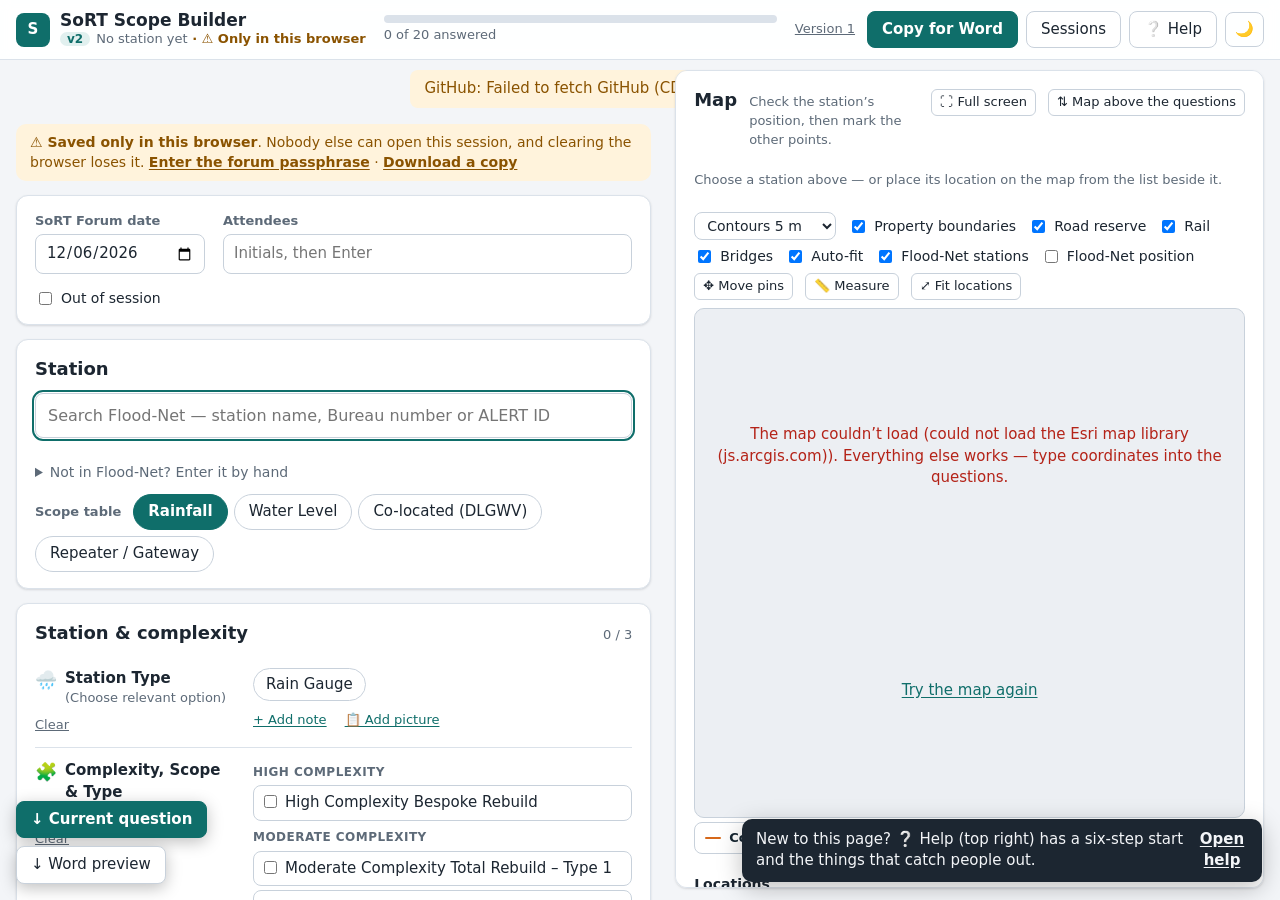
==== commit 91d91edc: "Water level sensors: Amazon bubbler takes BU07 only, HS40 defaults to GCO The river line termination" ====
--- a/v2/index.html
+++ b/v2/index.html
@@ -18,7 +18,7 @@
 </script>
 <!-- Every script and the stylesheet carry ?v=<stamp>; bump it (all of them at
      once) on any change, or browsers keep the old copy for up to 10 minutes. -->
-<link rel="stylesheet" href="app.css?v=20261120a">
+<link rel="stylesheet" href="app.css?v=20261124a">
 </head>
 <body>
 <header class="top">
@@ -99,24 +99,24 @@
   </div>
 </dialog>
 
-<script src="js/util.js?v=20261120a"></script>
-<script src="js/schema.js?v=20261120a"></script>
-<script src="js/rules.js?v=20261120a"></script>
-<script src="js/store.js?v=20261120a"></script>
-<script src="js/pictures.js?v=20261120a"></script>
-<script src="js/github.js?v=20261120a"></script>
-<script src="js/floodnet.js?v=20261120a"></script>
-<script src="js/word.js?v=20261120a"></script>
-<script src="js/form.js?v=20261120a"></script>
-<script src="js/coast.js?v=20261120a"></script>
-<script src="js/soil.js?v=20261120a"></script>
-<script src="js/map.js?v=20261120a"></script>
-<script src="js/store-remote.js?v=20261120a"></script>
-<script src="js/playbook.js?v=20261120a"></script>
-<script src="js/tasks.js?v=20261120a"></script>
-<script src="js/editor.js?v=20261120a"></script>
-<script src="js/benchmarks.js?v=20261120a"></script>
-<script src="js/help.js?v=20261120a"></script>
-<script src="js/app.js?v=20261120a"></script>
+<script src="js/util.js?v=20261124a"></script>
+<script src="js/schema.js?v=20261124a"></script>
+<script src="js/rules.js?v=20261124a"></script>
+<script src="js/store.js?v=20261124a"></script>
+<script src="js/pictures.js?v=20261124a"></script>
+<script src="js/github.js?v=20261124a"></script>
+<script src="js/floodnet.js?v=20261124a"></script>
+<script src="js/word.js?v=20261124a"></script>
+<script src="js/form.js?v=20261124a"></script>
+<script src="js/coast.js?v=20261124a"></script>
+<script src="js/soil.js?v=20261124a"></script>
+<script src="js/map.js?v=20261124a"></script>
+<script src="js/store-remote.js?v=20261124a"></script>
+<script src="js/playbook.js?v=20261124a"></script>
+<script src="js/tasks.js?v=20261124a"></script>
+<script src="js/editor.js?v=20261124a"></script>
+<script src="js/benchmarks.js?v=20261124a"></script>
+<script src="js/help.js?v=20261124a"></script>
+<script src="js/app.js?v=20261124a"></script>
 </body>
 </html>
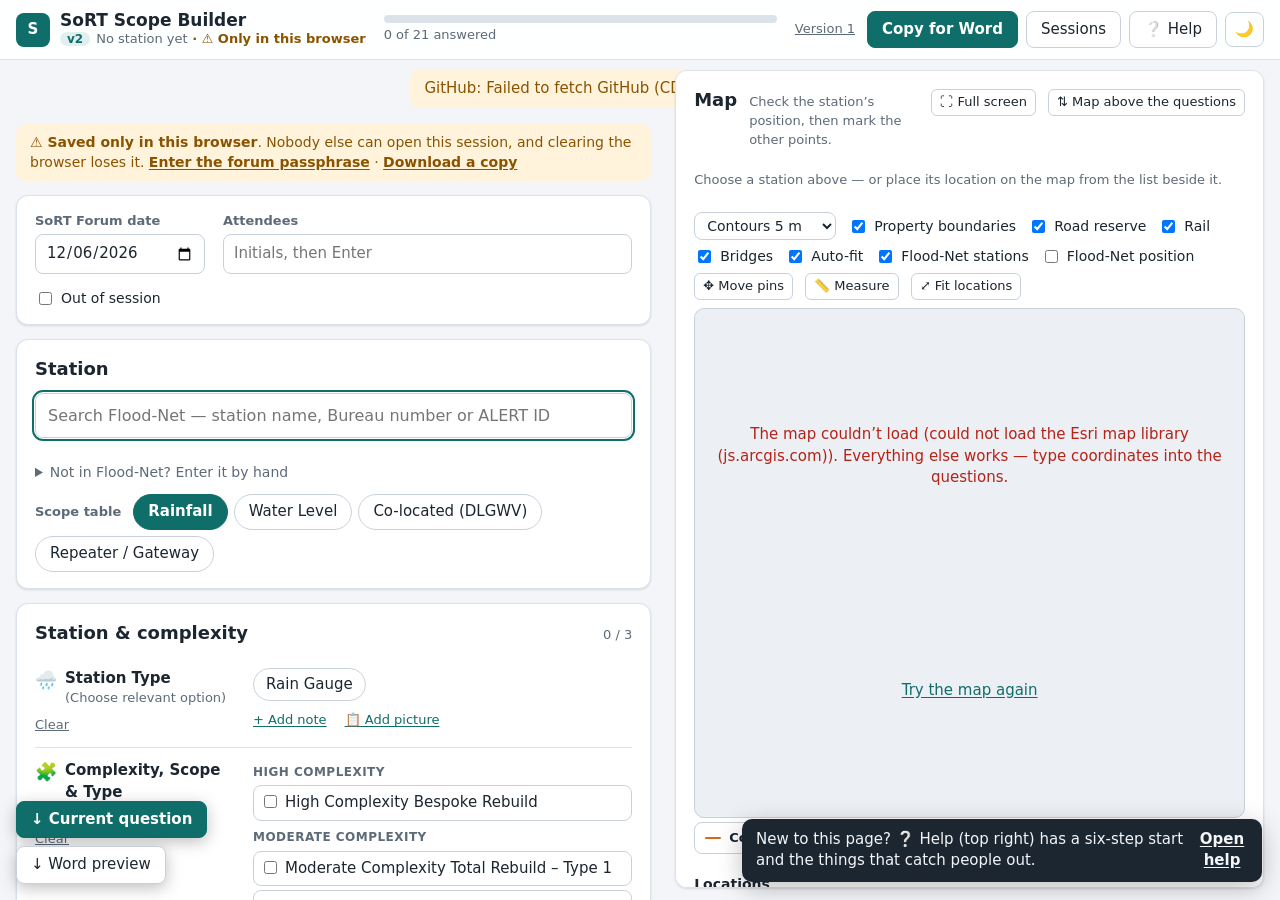
==== commit fa1f77ab: "Comms & radio: ALERT IDs list (battery, rain, water level), filled from Flood-Net and editable Co-Au" ====
--- a/v2/index.html
+++ b/v2/index.html
@@ -18,7 +18,7 @@
 </script>
 <!-- Every script and the stylesheet carry ?v=<stamp>; bump it (all of them at
      once) on any change, or browsers keep the old copy for up to 10 minutes. -->
-<link rel="stylesheet" href="app.css?v=20261124a">
+<link rel="stylesheet" href="app.css?v=20261127a">
 </head>
 <body>
 <header class="top">
@@ -47,6 +47,7 @@
 
 <main class="wrap">
   <div id="saveBar" class="save-bar" role="status" hidden></div>
+  <div id="liveBar" class="live-bar" role="status" hidden></div>
   <div id="bootMsg" class="card">Loading the questions…</div>
   <section class="card" id="forum" aria-label="Forum"></section>
   <section class="card" id="station" aria-label="Station"></section>
@@ -86,8 +87,8 @@
   <div class="dlg-head"><h2 id="startTitle">Welcome back</h2></div>
   <div class="dlg-body" id="startBody"></div>
   <div class="dlg-foot">
-    <button type="button" class="btn" id="startNew">Start a new session</button>
-    <button type="button" class="btn btn-primary" id="startResume">Resume this session</button>
+    <button type="button" class="btn btn-primary" id="startNew">Start a new session</button>
+    <button type="button" class="btn" id="startResume">Resume this session</button>
   </div>
 </dialog>
 <dialog id="sessionsDlg" aria-labelledby="sessionsTitle">
@@ -99,24 +100,25 @@
   </div>
 </dialog>
 
-<script src="js/util.js?v=20261124a"></script>
-<script src="js/schema.js?v=20261124a"></script>
-<script src="js/rules.js?v=20261124a"></script>
-<script src="js/store.js?v=20261124a"></script>
-<script src="js/pictures.js?v=20261124a"></script>
-<script src="js/github.js?v=20261124a"></script>
-<script src="js/floodnet.js?v=20261124a"></script>
-<script src="js/word.js?v=20261124a"></script>
-<script src="js/form.js?v=20261124a"></script>
-<script src="js/coast.js?v=20261124a"></script>
-<script src="js/soil.js?v=20261124a"></script>
-<script src="js/map.js?v=20261124a"></script>
-<script src="js/store-remote.js?v=20261124a"></script>
-<script src="js/playbook.js?v=20261124a"></script>
-<script src="js/tasks.js?v=20261124a"></script>
-<script src="js/editor.js?v=20261124a"></script>
-<script src="js/benchmarks.js?v=20261124a"></script>
-<script src="js/help.js?v=20261124a"></script>
-<script src="js/app.js?v=20261124a"></script>
+<script src="js/util.js?v=20261127a"></script>
+<script src="js/schema.js?v=20261127a"></script>
+<script src="js/rules.js?v=20261127a"></script>
+<script src="js/store.js?v=20261127a"></script>
+<script src="js/pictures.js?v=20261127a"></script>
+<script src="js/github.js?v=20261127a"></script>
+<script src="js/floodnet.js?v=20261127a"></script>
+<script src="js/word.js?v=20261127a"></script>
+<script src="js/form.js?v=20261127a"></script>
+<script src="js/coast.js?v=20261127a"></script>
+<script src="js/soil.js?v=20261127a"></script>
+<script src="js/map.js?v=20261127a"></script>
+<script src="js/store-remote.js?v=20261127a"></script>
+<script src="js/playbook.js?v=20261127a"></script>
+<script src="js/live.js?v=20261127a"></script>
+<script src="js/tasks.js?v=20261127a"></script>
+<script src="js/editor.js?v=20261127a"></script>
+<script src="js/benchmarks.js?v=20261127a"></script>
+<script src="js/help.js?v=20261127a"></script>
+<script src="js/app.js?v=20261127a"></script>
 </body>
 </html>
--- a/v2/app.css
+++ b/v2/app.css
@@ -80,6 +80,9 @@
 .fld-unit { font-weight: 400; }
 .fld-line { display: flex; gap: 6px; align-items: center; flex-wrap: wrap; }
 .fld-line > input, .fld-line > textarea { flex: 1 1 220px; }
+.idlist { display: grid; gap: 6px; }
+.idlist-row > select { flex: 0 0 auto; min-width: 9em; padding: 5px 6px; border: 1px solid var(--line-2); border-radius: 6px; background: var(--card); color: inherit; font: inherit; }
+.idlist-row > input { flex: 0 1 12em; }
 .inline-check { display: inline-flex; align-items: center; gap: 6px; font-size: 14px; cursor: pointer; white-space: nowrap; }
 .hint { font-size: 13px; color: var(--muted); }
 .hint.warn { color: var(--warn); }
@@ -119,6 +122,12 @@
 .save-bar.warn { background: var(--warn-bg); color: var(--warn); }
 .save-bar.info { background: var(--info-bg); color: var(--info); }
 .save-bar .link { color: inherit; font-weight: 600; }
+.live-bar { border-radius: 10px; padding: 8px 14px; font-size: 14px; background: var(--info-bg); color: var(--info); display: flex; flex-wrap: wrap; gap: 6px 12px; align-items: center; }
+.live-bar .live-name input { width: 12em; margin: 0 6px; }
+/* A question somebody on another computer is in (js/live.js): greyed, out of reach, with who and Take over. */
+.q.live-locked > :not(.live-lock) { opacity: .45; }
+.live-lock { position: absolute; top: 8px; right: 0; display: flex; gap: 8px; align-items: center; padding: 4px 6px 4px 10px; border-radius: 8px;
+  background: var(--warn-bg); color: var(--warn); font-size: 13px; font-weight: 600; box-shadow: var(--shadow); z-index: 2; }
 .sess-top { position: sticky; top: -8px; z-index: 1; background: var(--card); padding: 6px 0 0; margin-top: -8px; }
 .sess-search { width: 100%; font-size: 15px; padding: 8px 10px; margin: 6px 0 4px; }
 /* Sessions Management: two tabs, each with how many it holds */
